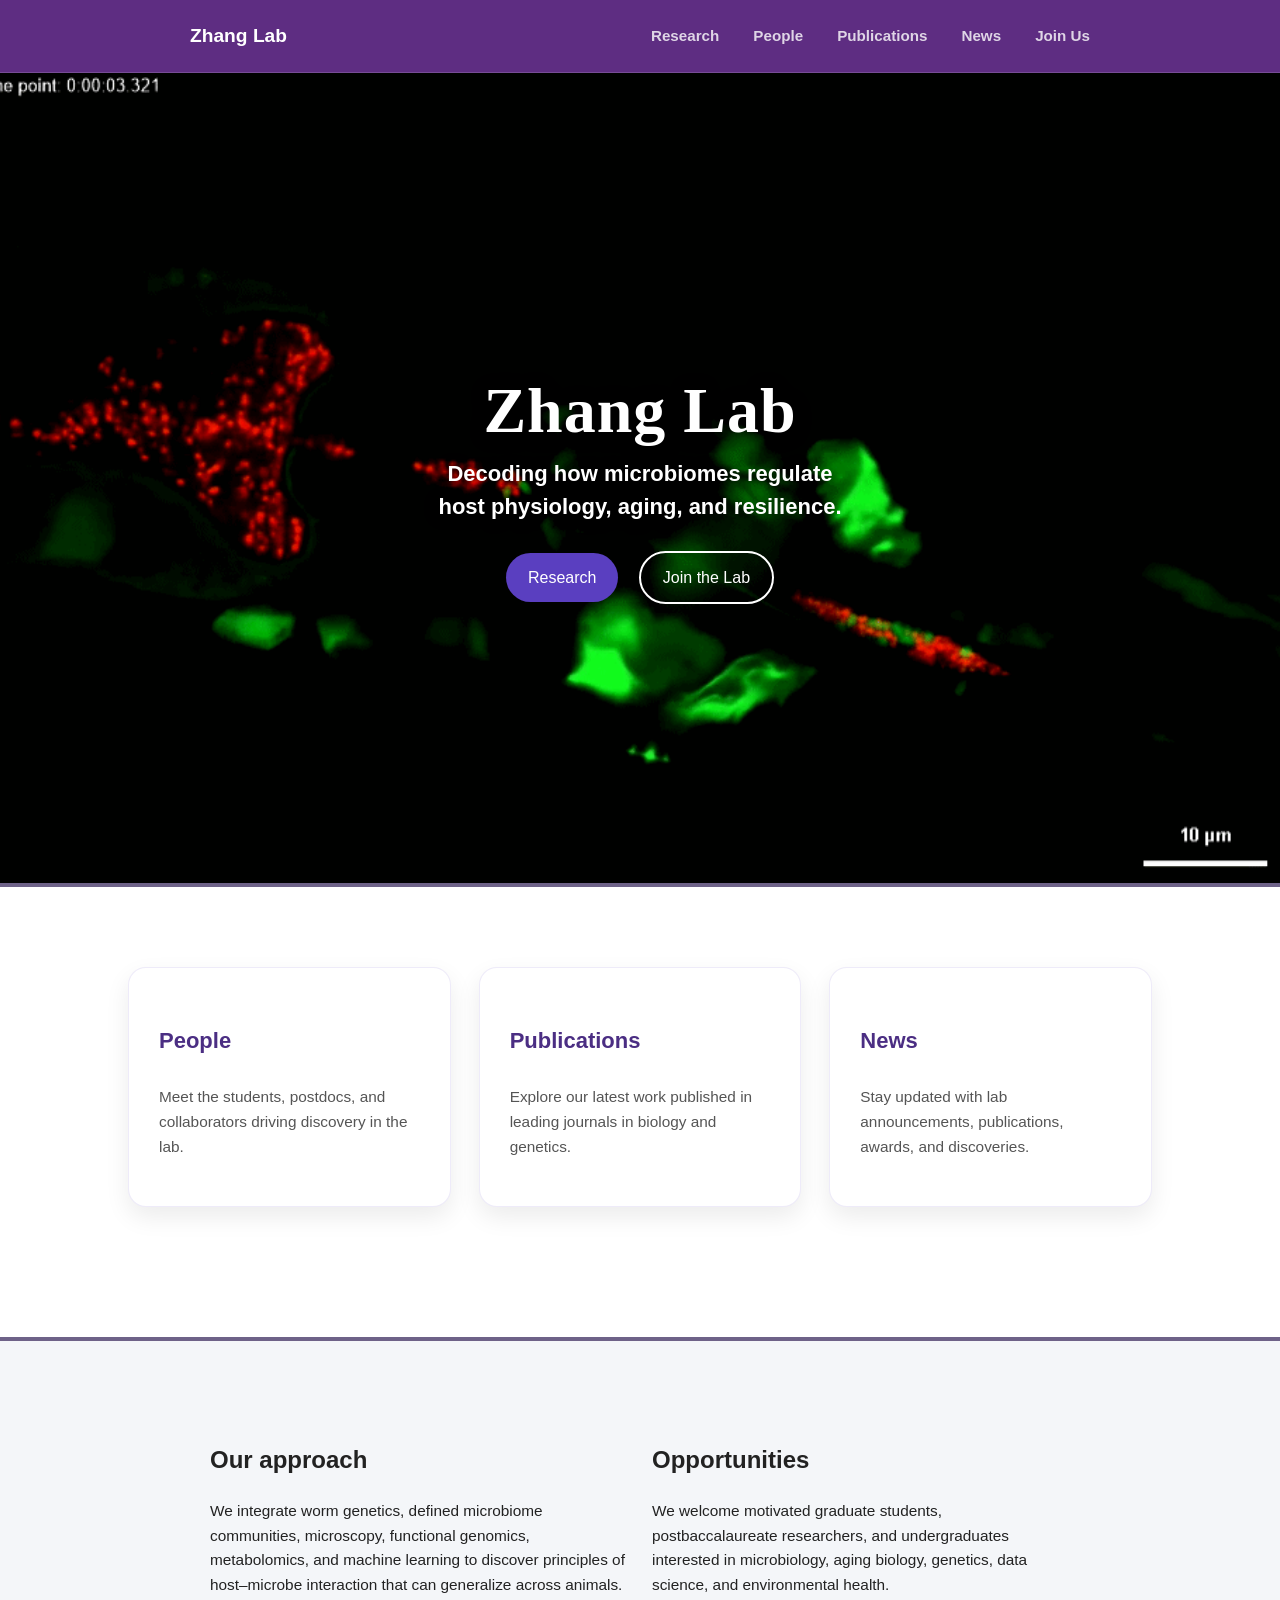
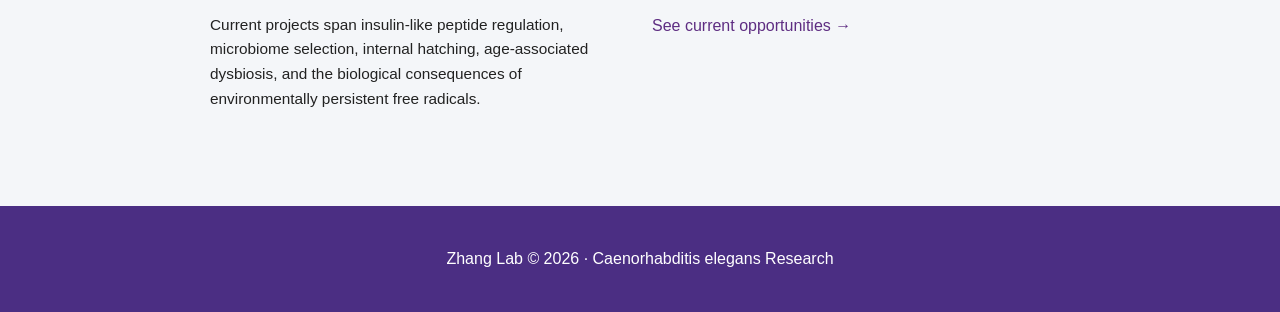
==== zhang-lab-site/index.html @ c3da041f "Update index.html" ====
<!DOCTYPE html>
<html lang="en">
<head>
  <meta charset="UTF-8" />
  <meta name="viewport" content="width=device-width, initial-scale=1.0" />
  <title>Zhang Lab | Host–Microbiome Interactions and Aging</title>
  <meta name="description" content="The Zhang Lab at LSU studies how microbiomes shape host physiology, aging, and stress resilience using C. elegans." />
  <link rel="stylesheet" href="styles.css" />
</head>
<body>
  <header class="site-header">
    <div class="container nav-wrap">
      <a class="brand" href="index.html">Zhang Lab</a>
      <button class="nav-toggle" aria-label="Toggle menu">☰</button>
      <nav class="site-nav">
        <a href="research.html">Research</a>
        <a href="people.html">People</a>
        <a href="publications.html">Publications</a>
        <a href="news.html">News</a>
        <a href="join.html">Join Us</a>
      </nav>
    </div>
  </header>
<style>
/* =====================
   GLOBAL STYLE
===================== */
body {
  margin: 0;
  font-family: "Inter", "Helvetica Neue", Arial, sans-serif;
  background: #ffffff;
  color: #1a1a1a;
}

/* =====================
   HERO SECTION
===================== */
.hero {
  height: 90vh;
  display: flex;
  align-items: center;
  justify-content: center;
  text-align: center;
  position: relative;
  overflow: hidden;
  color: white;
}

/* background image */
.hero {
  position: relative;
  overflow: hidden;
}
.hero-gif {
  position: absolute;
  inset: 0;
  width: 100%;
  height: 100%;
  object-fit: cover;
  z-index: 0;
}

.hero-content {
  position: relative;
  z-index: 1;
}

/* content box */
.hero-content {
  position: relative;
  max-width: 850px;
  padding: 30px;
}

/* TITLE */
.hero h1 {
  font-family: 'Source Serif 4', Georgia, serif;
  font-size: 64px;
  margin-bottom: 12px;
  color: #ffffff;
  font-weight: 600;
  letter-spacing: 1px;
  text-shadow: 0 2px 18px rgba(0, 0, 0, 0.35);
}

/* SUBTITLE (your sentence) */
.hero-subtitle {
  font-size: 22px;
  font-weight: 700;
  color: #ffffff;
  line-height: 1.5;
  margin-top: 0;
  margin-bottom: 28px;
  text-shadow: 0 2px 15px rgba(0, 0, 0, 0.35);
  max-width: 760px;
}

/* =====================
   BUTTONS
===================== */
.btn-group {
  margin-top: 10px;
}

.btn {
  display: inline-block;
  padding: 12px 22px;
  margin: 0 8px;
  border-radius: 30px;
  text-decoration: none;
  font-weight: 500;
}

.btn-primary {
  background: #5A3FC0;
  color: white;
}

.btn-primary:hover {
  background: #6b52d6;
}

.btn-outline {
  border: 2px solid white;
  color: white;
}

.btn-outline:hover {
  background: white;
  color: #4B2E83;
}

/* =====================
   SECTIONS
===================== */
.section {
  padding: 80px 10%;
}

/* =====================
   CARD GRID
===================== */
.cards {
  display: grid;
  grid-template-columns: repeat(3, 1fr);
  gap: 28px;
  align-items: stretch;
}

/* clickable card wrapper */
/* REMOVE ALL LINK UNDERLINES */
.card-link,
.card-link:link,
.card-link:visited,
.card-link:hover,
.card-link:active,
.card-link:focus {
  text-decoration: none !important;
  color: inherit !important;
  display: flex;
}

/* make sure card text never underlines */
.card-link h3,
.card-link p {
  text-decoration: none !important;
}

/* cards — equal height */
.card {
  background: white;
  border-radius: 18px;
  padding: 30px;
  box-shadow: 0 10px 25px rgba(0,0,0,0.08);
  border: 1px solid rgba(90, 63, 192, 0.10);

  width: 100%;
  min-height: 240px; /* SAME HEIGHT */

  display: flex;
  flex-direction: column;
  justify-content: center;

  transition:
    transform 0.3s ease,
    box-shadow 0.3s ease,
    border-color 0.3s ease;
}

/* hover animation */
.card:hover {
  transform: translateY(-8px);
  box-shadow: 0 18px 40px rgba(0,0,0,0.12);
  border-color: rgba(90, 63, 192, 0.25);
}

.card h3 {
  color: #4B2E83;
  font-size: 22px;
  margin-bottom: 12px;
}

.card p {
  color: #555;
  line-height: 1.6;
}
/* =====================
   NEWS
===================== */
.news {
  background: #f7f5ff;
  border-radius: 20px;
  padding: 40px;
}

.news-item {
  padding: 15px 0;
  border-bottom: 1px solid rgba(0,0,0,0.1);
}

.news-item:last-child {
  border-bottom: none;
}
.full-divider {
  width: 100%;
  height: 4px;
  background: #6e6288;
}
/* =====================
   FOOTER
===================== */
footer {
  text-align: center;
  padding: 40px;
  background: #4B2E83;
  color: white;
}
<style>
/* MOBILE ONLY */
@media screen and (max-width: 768px) {

  /* keep header clean */
  .nav-wrap {
    position: relative;
  }

  /* hamburger */
  .nav-toggle {
    display: block !important;
    font-size: 2rem;
    background: none;
    border: none;
    cursor: pointer;
    color: #5a0b92;
  }

  /* hide desktop nav */
  .site-nav {
    position: absolute;
    top: 100%;
    left: 0;
    right: 0;

    display: none !important;
    flex-direction: column;

    background: white;
    box-shadow: 0 8px 20px rgba(0,0,0,0.08);

    border-radius: 0 0 14px 14px;
    overflow: hidden;
    z-index: 999;
  }

  /* show menu */
  .site-nav.show {
    display: flex !important;
  }

  /* links */
  .site-nav a {
    color: #333 !important;
    text-decoration: none;
    text-align: center;

    padding: 18px;
    border-bottom: 1px solid #eee;

    background: white;
  }

  .site-nav a:hover {
    background: #f7f7f7;
  }
}
/* MOBILE ONLY */
@media screen and (max-width: 900px) {

  .split {
    display: flex !important;
    flex-direction: column !important;
    gap: 34px;
  }

  .split > div {
    width: 100% !important;
  }

  .section {
    padding: 50px 24px !important;
  }

}
  /* MOBILE FIX */
@media screen and (max-width: 900px) {

  .split {
    display: flex !important;
    flex-direction: column !important;
    gap: 28px;
  }

  .split > div {
    width: 100% !important;
  }

}
<style>
/* =====================
   RESPONSIVE
===================== */
@media (max-width: 900px) {

  .cards {
    display: grid !important;
    grid-template-columns: 1fr !important;
    gap: 20px;
  }

  .card-link {
    width: 100%;
    display: block !important;
  }

  .card {
    width: 100%;
    min-height: auto;
    box-sizing: border-box;
  }

  .hero h1 {
    font-size: 42px;
  }
}
</style>
</head>

 <body>

<div class="nav-overlay"></div>

<section class="hero">

    <!-- Background GIF -->
    <img src="vid.gif" alt="" class="hero-gif">

    <!-- Hero Text -->
    <div class="hero-content">
        <h1>Zhang Lab</h1>

        <h2 class="hero-subtitle">
            Decoding how microbiomes regulate<br>
            host physiology, aging, and resilience.
        </h2>

    <div class="btn-group">
      <a href="research.html" class="btn btn-primary">Research</a>
      <a href="join.html" class="btn btn-outline">Join the Lab</a>
    </div>
  </div>
</section>
<div class="full-divider"></div>
<!-- CARDS -->
<section class="section">
  <div class="cards">

    <!-- PEOPLE -->
    <a href="people.html" class="card-link">
      <div class="card">
        <h3>People</h3>
        <p>
          Meet the students, postdocs, and collaborators driving discovery in the lab.
        </p>
      </div>
    </a>

    <!-- PUBLICATIONS -->
    <a href="publications.html" class="card-link">
      <div class="card">
        <h3>Publications</h3>
        <p>
          Explore our latest work published in leading journals in biology and genetics.
        </p>
      </div>
    </a>

    <!-- NEWS -->
    <a href="news.html" class="card-link">
      <div class="card">
        <h3>News</h3>
        <p>
          Stay updated with lab announcements, publications, awards, and discoveries.
        </p>
      </div>
    </a>

  </div>
</section>
  <div class="full-divider"></div>
    <section class="section section-alt">
      <div class="container split">
        <div>
          <h2>Our approach</h2>
          <p>We integrate worm genetics, defined microbiome communities, microscopy, functional genomics, metabolomics, and machine learning to discover principles of host–microbe interaction that can generalize across animals.</p>
          <p>Current projects span insulin-like peptide regulation, microbiome selection, internal hatching, age-associated dysbiosis, and the biological consequences of environmentally persistent free radicals.</p>
        </div>
        <div>
          <h2>Opportunities</h2>
          <p>We welcome motivated graduate students, postbaccalaureate researchers, and undergraduates interested in microbiology, aging biology, genetics, data science, and environmental health.</p>
          <a class="text-link" href="join.html">See current opportunities →</a>
        </div>
      </div>
    </section>
  
<!-- FOOTER -->
<footer>
  Zhang Lab © 2026 · Caenorhabditis elegans Research
</footer>
  <script>
document.addEventListener("DOMContentLoaded", function () {

  const toggle =
    document.querySelector(".nav-toggle");

  const nav =
    document.querySelector(".site-nav");

  if (!toggle || !nav) return;

  toggle.onclick = function () {
    nav.classList.toggle("show");
  };

});
</script>
</body>
</html>
---- zhang-lab-site/styles.css ----
:root {
  --bg: #fafaf8;
  --surface: #ffffff;
  --ink: #1f2937;
  --muted: #5b6472;
  --line: #d9dde4;
--accent: #C084FC;
  --accent-soft: #f0ebf8;
  --max: 1120px;
  --radius: 18px;
  --shadow: 0 12px 30px rgba(31, 41, 55, 0.08);
}

* { box-sizing: border-box; }
html { scroll-behavior: smooth; }
body {
  margin: 0;
  font-family: -apple-system, BlinkMacSystemFont, "Segoe UI", Roboto, Helvetica, Arial, sans-serif;
  background: var(--bg);
  color: var(--ink);
  line-height: 1.65;
}

a { color: var(--accent); text-decoration: none; }
a:hover { text-decoration: underline; }

.container {
  width: min(100% - 2rem, var(--max));
  margin: 0 auto;
}

.narrow {
  width: min(100% - 2rem, 860px);
  margin: 0 auto;
}

.site-header {
  position: sticky;
  top: 0;
  z-index: 20;
  background: rgba(250, 250, 248, 0.95);
  backdrop-filter: blur(10px);
  border-bottom: 1px solid var(--line);
}

.nav-wrap {
  display: flex;
  align-items: center;
  justify-content: space-between;
  min-height: 72px;
  gap: 1rem;
}

.brand {
  font-weight: 800;
  font-size: 1.15rem;
  color: var(--ink);
}

.site-nav {
  display: flex;
  gap: 1rem;
  align-items: center;
  flex-wrap: wrap;
}

.site-nav a {
  color: var(--muted);
  font-weight: 600;
}

.site-nav a.active,
.site-nav a:hover {
  color: var(--accent);
  text-decoration: none;
}

.nav-toggle {
  display: none;
  background: var(--surface);
  border: 1px solid var(--line);
  border-radius: 12px;
  padding: 0.5rem 0.75rem;
  font-size: 1.1rem;
}

.hero {
  padding: 4.5rem 0 3rem;
  background: linear-gradient(180deg, #f4f1fa 0%, var(--bg) 100%);
}

.hero-grid, .split, .grid-3, .grid-2 {
  display: grid;
  gap: 1.5rem;
}

.hero-grid { grid-template-columns: 1.4fr 1fr; align-items: center; }
.split { grid-template-columns: 1fr 1fr; }
.grid-3 { grid-template-columns: repeat(3, 1fr); }
.grid-2 { grid-template-columns: repeat(2, 1fr); }

.hero h1 {
  font-size: clamp(2.2rem, 5vw, 4rem);
  line-height: 1.08;
  margin: 0 0 1rem;
}

.eyebrow, .meta {
  text-transform: uppercase;
  letter-spacing: 0.08em;
  font-size: 0.78rem;
  color: var(--muted);
  margin-bottom: 0.5rem;
}

.lead {
  font-size: 1.15rem;
  color: var(--muted);
}

.section {
  padding: 4rem 0;
}

.section-alt {
  background: #f4f6f9;
}

.card, .hero-card, .person-card {
  background: var(--surface);
  border: 1px solid var(--line);
  border-radius: var(--radius);
  box-shadow: var(--shadow);
  padding: 1.5rem;
}

.hero-card {
  background: linear-gradient(180deg, var(--surface), var(--accent-soft));
}

.stack {
  display: grid;
  gap: 1.25rem;
}

.button {
  display: inline-block;
  background: var(--accent);
  color: white;
  padding: 0.85rem 1.15rem;
  border-radius: 999px;
  font-weight: 700;
  text-decoration: none;
}

.button:hover { text-decoration: none; opacity: 0.95; }
.button-secondary {
  background: white;
  color: var(--accent);
  border: 1px solid var(--line);
}

.cta-row {
  display: flex;
  gap: 0.9rem;
  flex-wrap: wrap;
  margin-top: 1.5rem;
}

.pub-list {
  padding-left: 1.2rem;
}

.site-footer {
  border-top: 1px solid var(--line);
  background: #fff;
  margin-top: 3rem;
}

.footer-wrap {
  display: flex;
  justify-content: space-between;
  gap: 1rem;
  padding: 1.5rem 0;
  flex-wrap: wrap;
}

.footer-wrap a { margin-left: 1rem; }
/* MOBILE ONLY */
@media screen and (max-width: 768px) {

  /* show hamburger */
  .nav-toggle {
    display: block !important;
  }

  /* hide full desktop nav */
  .site-nav {
    display: none !important;
  }

  /* when menu opens */
  .site-nav.show {
    display: flex !important;
    flex-direction: column;
  }
}

/* DESKTOP ONLY */
@media screen and (min-width: 769px) {

  /* hide hamburger */
  .nav-toggle {
    display: none !important;
  }

  /* keep desktop nav */
  .site-nav {
    display: flex !important;
  }
}

/* Better spacing for Join page */
.card p {
  margin-bottom: 14px;
}

.card ul {
  margin-bottom: 18px;
}

.card h2 {
  margin-top: 10px;
  margin-bottom: 12px;
  font-size: 1.4rem;
}

/* Cleaner links */
.card a {
  font-weight: 500;
  text-decoration: none;
}

.card a:hover {
  text-decoration: underline;

}

/* Layout */
.container {
  max-width: 900px;
  margin: 0 auto;
  padding: 0 20px;
}

.narrow {
  max-width: 750px;
}

/* ===== Header ===== */
.site-header {
  border-bottom: 1px solid rgba(255,255,255,0.15);
  background: #5E2D82;
}

.nav-wrap {
  display: flex;
  justify-content: space-between;
  align-items: center;
  padding: 15px 0;
}

.brand {
  font-size: 1.2rem;
  font-weight: 600;
  text-decoration: none;
  color: #ffffff;
}

.site-nav a {
  margin-left: 18px;
  text-decoration: none;
  color: rgba(255,255,255,0.8);
  font-size: 0.95rem;
}

.site-nav a:hover {
  color: #ffffff;
}

.site-nav .active {
  font-weight: 600;
  color: #ffffff;
}

/* ===== Main Content Area ===== */
.section {
  padding: 50px 0;
}

/* White content background */
.stack {
  background: #ffffff;
  padding: 50px;
  border-radius: 18px;
}

/* ===== Headings ===== */
h1 {
  font-size: 2rem;
  font-weight: 600;
  margin-bottom: 30px;
  color: #111;
}

h2 {
  color: #222;
}

/* ===== Cards ===== */
.card {
  margin-bottom: 50px;
}

/* ===== Year ===== */
.meta {
  font-size: 2rem;
  font-weight: 700;
  margin-bottom: 10px;
  border-bottom: 2px solid #e5e5e5;
  padding-bottom: 5px;
  color: #5E2D82;
}

/* ===== Month ===== */
.month {
  font-size: 1rem;
  font-weight: 600;
  color: #666;
  margin-top: 25px;
  margin-bottom: 8px;
}

/* ===== Text ===== */
p,
li {
  color: #222;
  font-size: 0.96rem;
}

/* ===== Lists ===== */
ul {
  padding-left: 18px;
  margin-top: 0;
}

/* ===== Links ===== */
a {
  color: #5E2D82;
}

a:hover {
  text-decoration: underline;
}

/* ===== Footer ===== */
.site-footer {
  border-top: 1px solid rgba(255,255,255,0.15);
  margin-top: 60px;
  padding: 20px 0;
  font-size: 0.9rem;
  color: rgba(255,255,255,0.8);
}

.site-footer a {
  color: rgba(255,255,255,0.9);
}
/* ===== News Page White Content Area ===== */
.news-page .stack {
  background-color: white;
  border-radius: 18px;
  padding: 50px;
  margin-top: 40px;
  margin-bottom: 40px;
  box-shadow: 0 8px 30px rgba(0,0,0,0.08);
}

/* Dark text inside news section */
.news-page h1,
.news-page h2,
.news-page p,
.news-page li {
  color: #222;
}

/* Purple year headings */
.news-page .meta {
  color: #5E2D82;
  border-bottom: 2px solid #e5e5e5;
}

/* Smaller month headings */
.news-page .month {
  color: #666;
}
body {
  font-family: -apple-system, BlinkMacSystemFont, "Segoe UI", Roboto, Arial, sans-serif;
  line-height: 1.6;
  color: #222;
  background-color: #ffffff;
  margin: 0;
}
.hero-image {
  width: 100%;
  max-width: 700px;
  height: 400px;
  object-fit: cover;
  border-radius: 16px;
  margin: 25px 0;
}
/* ===== Transparent Hero Banner ===== */
.join-hero {
  height: 320px;
  background-image: linear-gradient(
      rgba(94, 45, 130, 0.45),
      rgba(94, 45, 130, 0.45)
    ),
    url("images/ZF.jpg");
  background-size: cover;
  background-position: center;
  border-radius: 18px;
  margin-bottom: 50px;

  display: flex;
  align-items: center;
  justify-content: center;
  text-align: center;
}

/* Hero text */
.join-overlay {
  color: white;
  max-width: 700px;
  padding: 20px;
}

.join-overlay h1 {
  font-size: 3rem;
  margin-bottom: 12px;
  color: white;
}

.join-overlay p {
  font-size: 1.1rem;
  color: rgba(255,255,255,0.92);
}

/* ===== Side-by-side cards ===== */
.join-grid {
  display: grid;
  grid-template-columns: 1fr 1fr;
  gap: 30px;
  margin-bottom: 30px;
}

/* ===== Card Styling ===== */
.card {
  background: white;
  border: 1px solid #e7e7e7;
  border-radius: 18px;
  padding: 35px;
  box-shadow: 0 4px 18px rgba(0,0,0,0.05);
}

/* Purple top accent */
.card {
  border-top: 5px solid #5E2D82;
/* Undergrad full width */
.undergrad-card {
  width: 100%;
}

/* Mobile responsive */
@media (max-width: 900px) {
  .join-grid {
    grid-template-columns: 1fr;
  }

  .join-hero h1 {
    font-size: 2.2rem;
  }
  /* ONLY applies on homepage */
.home .site-header {
  position: fixed;
  top: 0;
  left: 0;
  width: 100%;
  background: #ffffff;
  display: flex;
  justify-content: space-between;
  align-items: center;
  padding: 18px 10%;
  box-shadow: 0 2px 10px rgba(0,0,0,0.08);
  z-index: 1000;
}
.site-footer {
  width: 100%;
  text-align: center;

  padding: 8px 0;              /* small, consistent height */
  
  border-top: 1px solid rgba(90, 11, 146, 0.2);

  font-family: Arial, sans-serif;
  font-size: 0.95rem;
  color: #555;

  background: #f8f8f8;

  display: flex;
  justify-content: center;     /* horizontal center */
  align-items: center;         /* vertical center */

  line-height: 1;
}


@media (max-width: 768px) {

  .sidebar {
    background: #f8f8f8 !important;  /* forces your intended color */
    border-right: none;
    border-bottom: 1px solid #eee;

    width: 100%;
    box-sizing: border-box;
  }
  .faculty-contact {
    margin-top: 20px;
    font-size: 0.95rem;
    line-height: 1.6;
}

.faculty-contact p {
    margin: 0 0 12px;
}

.faculty-contact strong {
    color: #461D7C;
}

.faculty-contact a {
    color: #461D7C;
    text-decoration: none;
}

.faculty-contact a:hover {
    text-decoration: underline;
}
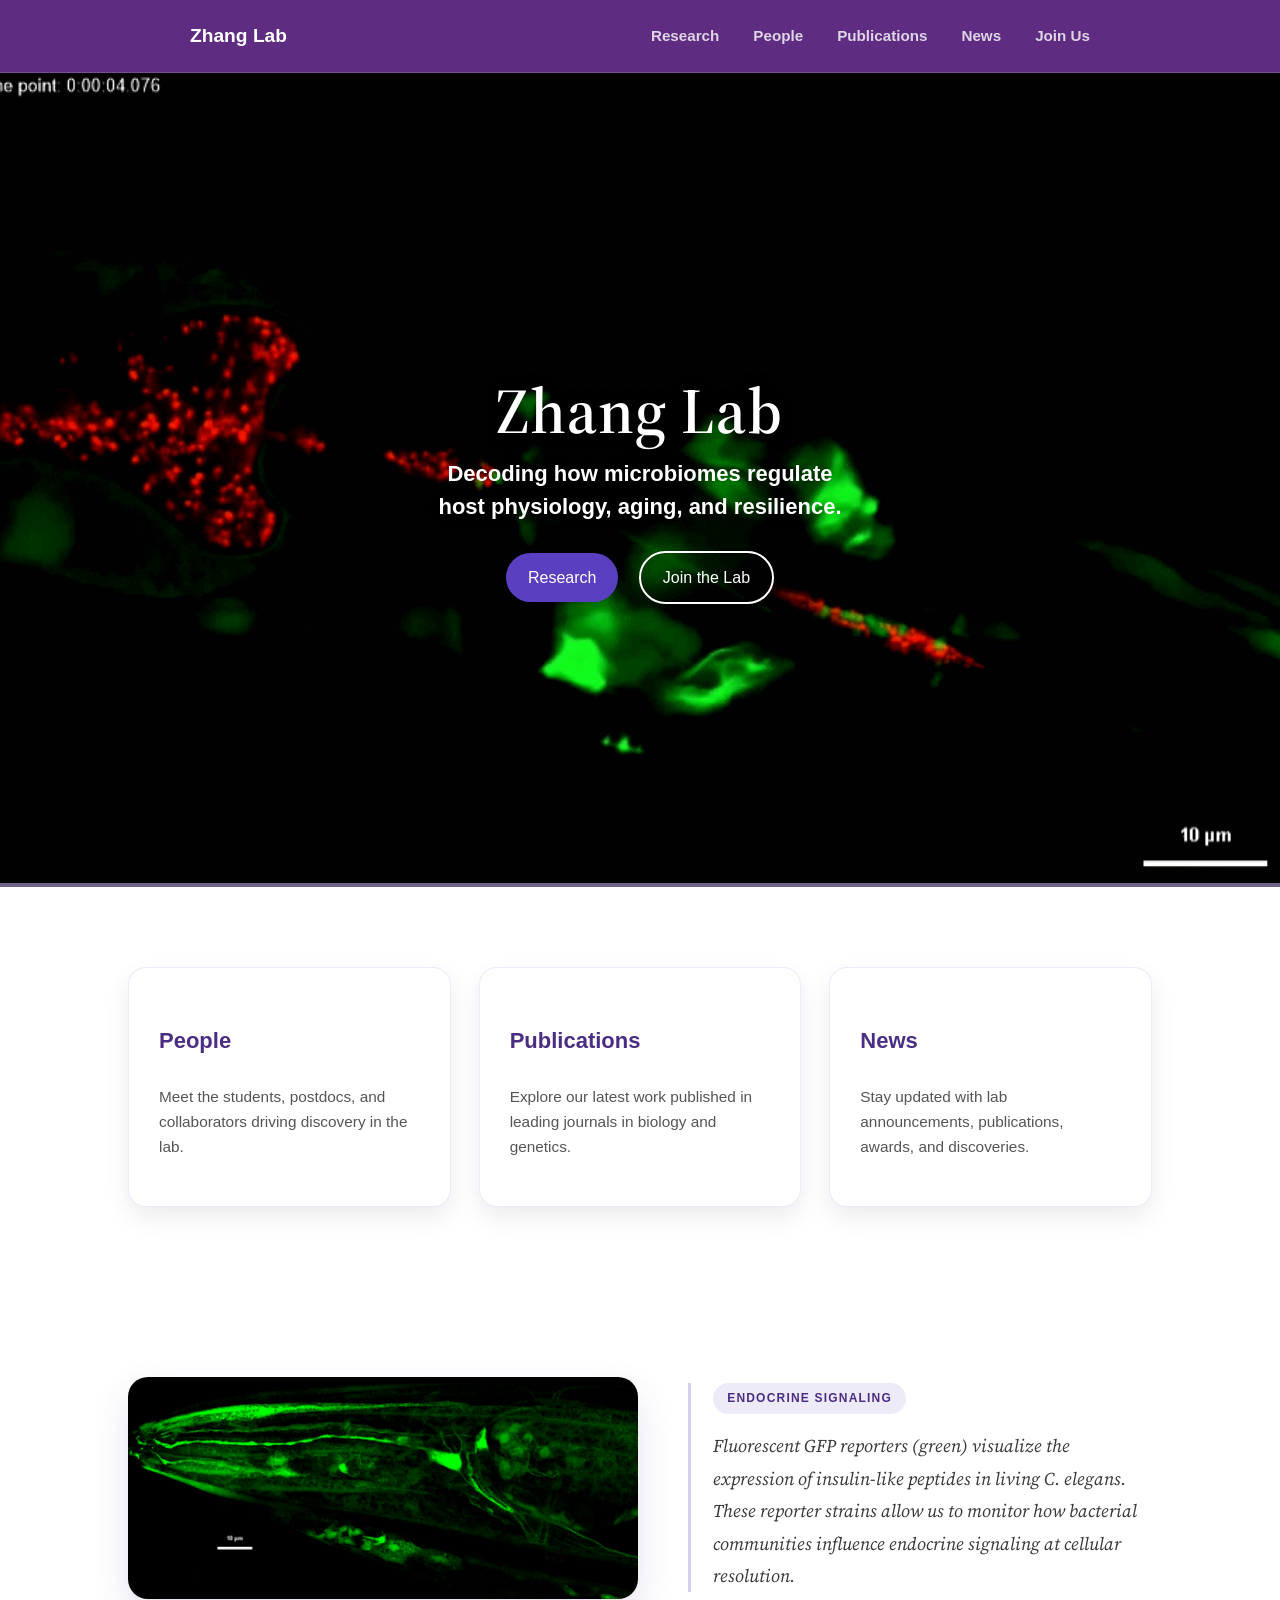
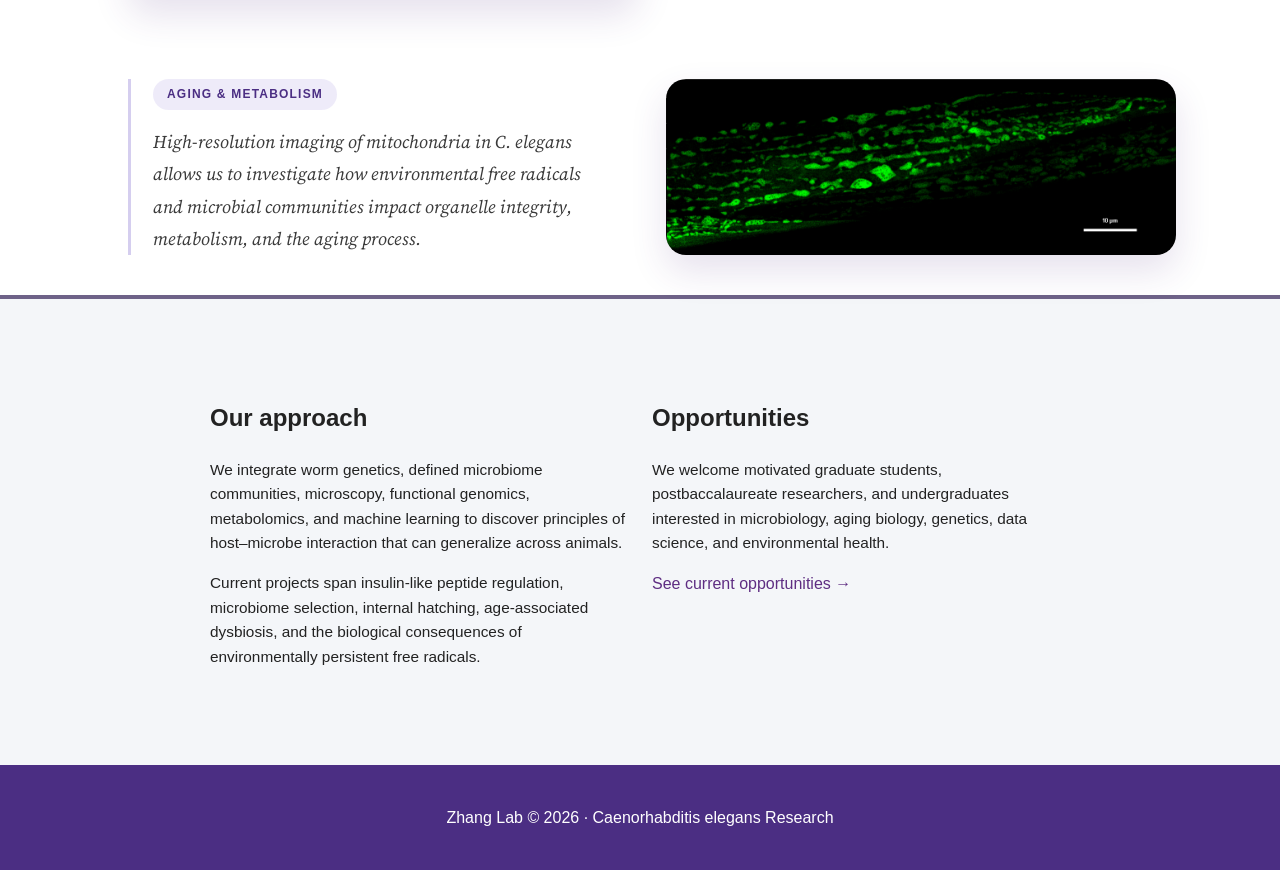
==== commit 5db27b4b: "Update index.html" ====
--- a/zhang-lab-site/index.html
+++ b/zhang-lab-site/index.html
@@ -5,6 +5,9 @@
   <meta name="viewport" content="width=device-width, initial-scale=1.0" />
   <title>Zhang Lab | Host–Microbiome Interactions and Aging</title>
   <meta name="description" content="The Zhang Lab at LSU studies how microbiomes shape host physiology, aging, and stress resilience using C. elegans." />
+  <link rel="preconnect" href="https://fonts.googleapis.com">
+  <link rel="preconnect" href="https://fonts.gstatic.com" crossorigin>
+  <link href="https://fonts.googleapis.com/css2?family=Source+Serif+4:opsz,wght@8..60,400;8..60,600;8..60,700&display=swap" rel="stylesheet">
   <link rel="stylesheet" href="styles.css" />
 </head>
 <body>
@@ -204,6 +207,128 @@
   color: #555;
   line-height: 1.6;
 }
+
+/* =====================
+   FIGURE SECTIONS (microscopy images)
+===================== */
+.figure-section {
+  padding: 40px 10%;
+}
+
+.figure-grid {
+  max-width: 1100px;
+  margin: 0 auto;
+  display: grid;
+  grid-template-columns: 1.1fr 1fr;
+  gap: 50px;
+  align-items: center;
+}
+
+.figure-section.figure-reverse .figure-grid {
+  grid-template-columns: 1fr 1.1fr;
+}
+
+.figure-section.figure-reverse .figure-img-wrap {
+  order: 2;
+}
+
+.figure-img-wrap {
+  border-radius: 20px;
+  overflow: hidden;
+  box-shadow: 0 16px 36px rgba(75, 46, 131, 0.14);
+  transition: transform 0.5s ease, box-shadow 0.5s ease;
+}
+
+.figure-img-wrap:hover {
+  transform: rotate(-1deg) scale(1.015);
+  box-shadow: 0 22px 46px rgba(75, 46, 131, 0.22);
+}
+
+.figure-img-wrap img {
+  width: 100%;
+  display: block;
+  transition: transform 0.6s ease;
+}
+
+.figure-img-wrap:hover img {
+  transform: scale(1.06);
+}
+
+.figure-tag {
+  display: inline-block;
+  font-size: 0.75rem;
+  font-weight: 700;
+  letter-spacing: 0.1em;
+  text-transform: uppercase;
+  color: #4B2E83;
+  background: rgba(90, 63, 192, 0.10);
+  padding: 6px 14px;
+  border-radius: 999px;
+  margin-bottom: 16px;
+}
+
+.figure-text {
+  position: relative;
+  padding-left: 22px;
+  border-left: 3px solid rgba(90, 63, 192, 0.25);
+}
+
+.figure-caption {
+  font-family: 'Source Serif 4', Georgia, serif;
+  font-size: 18px;
+  font-style: italic;
+  line-height: 1.8;
+  color: #3a3a3a;
+  margin: 0;
+}
+
+/* scroll-reveal animation */
+.reveal {
+  opacity: 0;
+  transition: opacity 0.8s ease, transform 0.8s ease;
+}
+
+.figure-img-wrap.reveal {
+  transform: translateX(-24px);
+}
+
+.figure-section.figure-reverse .figure-img-wrap.reveal {
+  transform: translateX(24px);
+}
+
+.figure-text.reveal {
+  transform: translateY(20px);
+  transition-delay: 0.15s;
+}
+
+.reveal.is-visible {
+  opacity: 1;
+  transform: translate(0, 0);
+}
+
+@media (prefers-reduced-motion: reduce) {
+  .reveal {
+    opacity: 1;
+    transform: none;
+    transition: none;
+  }
+  .figure-img-wrap:hover,
+  .figure-img-wrap:hover img {
+    transform: none;
+  }
+}
+
+@media (max-width: 900px) {
+  .figure-grid,
+  .figure-section.figure-reverse .figure-grid {
+    grid-template-columns: 1fr;
+    gap: 24px;
+  }
+  .figure-section.figure-reverse .figure-img-wrap {
+    order: 0;
+  }
+}
+
 /* =====================
    NEWS
 ===================== */
@@ -235,6 +360,7 @@
   background: #4B2E83;
   color: white;
 }
+</style>
 <style>
 /* MOBILE ONLY */
 @media screen and (max-width: 768px) {
@@ -325,6 +451,7 @@
   }
 
 }
+</style>
 <style>
 /* =====================
    RESPONSIVE
@@ -350,6 +477,10 @@
 
   .hero h1 {
     font-size: 42px;
+  }
+
+  .figure-section {
+    padding: 20px 24px 50px;
   }
 }
 </style>
@@ -416,6 +547,37 @@
 
   </div>
 </section>
+
+<!-- FIGURE: GFP reporters -->
+<section class="figure-section">
+  <div class="figure-grid">
+    <div class="figure-img-wrap reveal">
+      <img src="crop.png" alt="Fluorescent GFP reporters visualizing insulin-like peptide expression in C. elegans">
+    </div>
+    <div class="figure-text reveal">
+      <span class="figure-tag">Endocrine Signaling</span>
+      <p class="figure-caption">
+        Fluorescent GFP reporters (green) visualize the expression of insulin-like peptides in living C. elegans. These reporter strains allow us to monitor how bacterial communities influence endocrine signaling at cellular resolution.
+      </p>
+    </div>
+  </div>
+</section>
+
+<!-- FIGURE: Mitochondria imaging -->
+<section class="figure-section figure-reverse">
+  <div class="figure-grid">
+    <div class="figure-img-wrap reveal">
+      <img src="mito.png" alt="High-resolution imaging of mitochondria in C. elegans">
+    </div>
+    <div class="figure-text reveal">
+      <span class="figure-tag">Aging &amp; Metabolism</span>
+      <p class="figure-caption">
+        High-resolution imaging of mitochondria in C. elegans allows us to investigate how environmental free radicals and microbial communities impact organelle integrity, metabolism, and the aging process.
+      </p>
+    </div>
+  </div>
+</section>
+
   <div class="full-divider"></div>
     <section class="section section-alt">
       <div class="container split">
@@ -452,6 +614,25 @@
   };
 
 });
+
+document.addEventListener("DOMContentLoaded", function () {
+  const reveals = document.querySelectorAll(".reveal");
+  if (!("IntersectionObserver" in window) || reveals.length === 0) {
+    reveals.forEach((el) => el.classList.add("is-visible"));
+    return;
+  }
+
+  const observer = new IntersectionObserver((entries) => {
+    entries.forEach((entry) => {
+      if (entry.isIntersecting) {
+        entry.target.classList.add("is-visible");
+        observer.unobserve(entry.target);
+      }
+    });
+  }, { threshold: 0.2 });
+
+  reveals.forEach((el) => observer.observe(el));
+});
 </script>
 </body>
 </html>
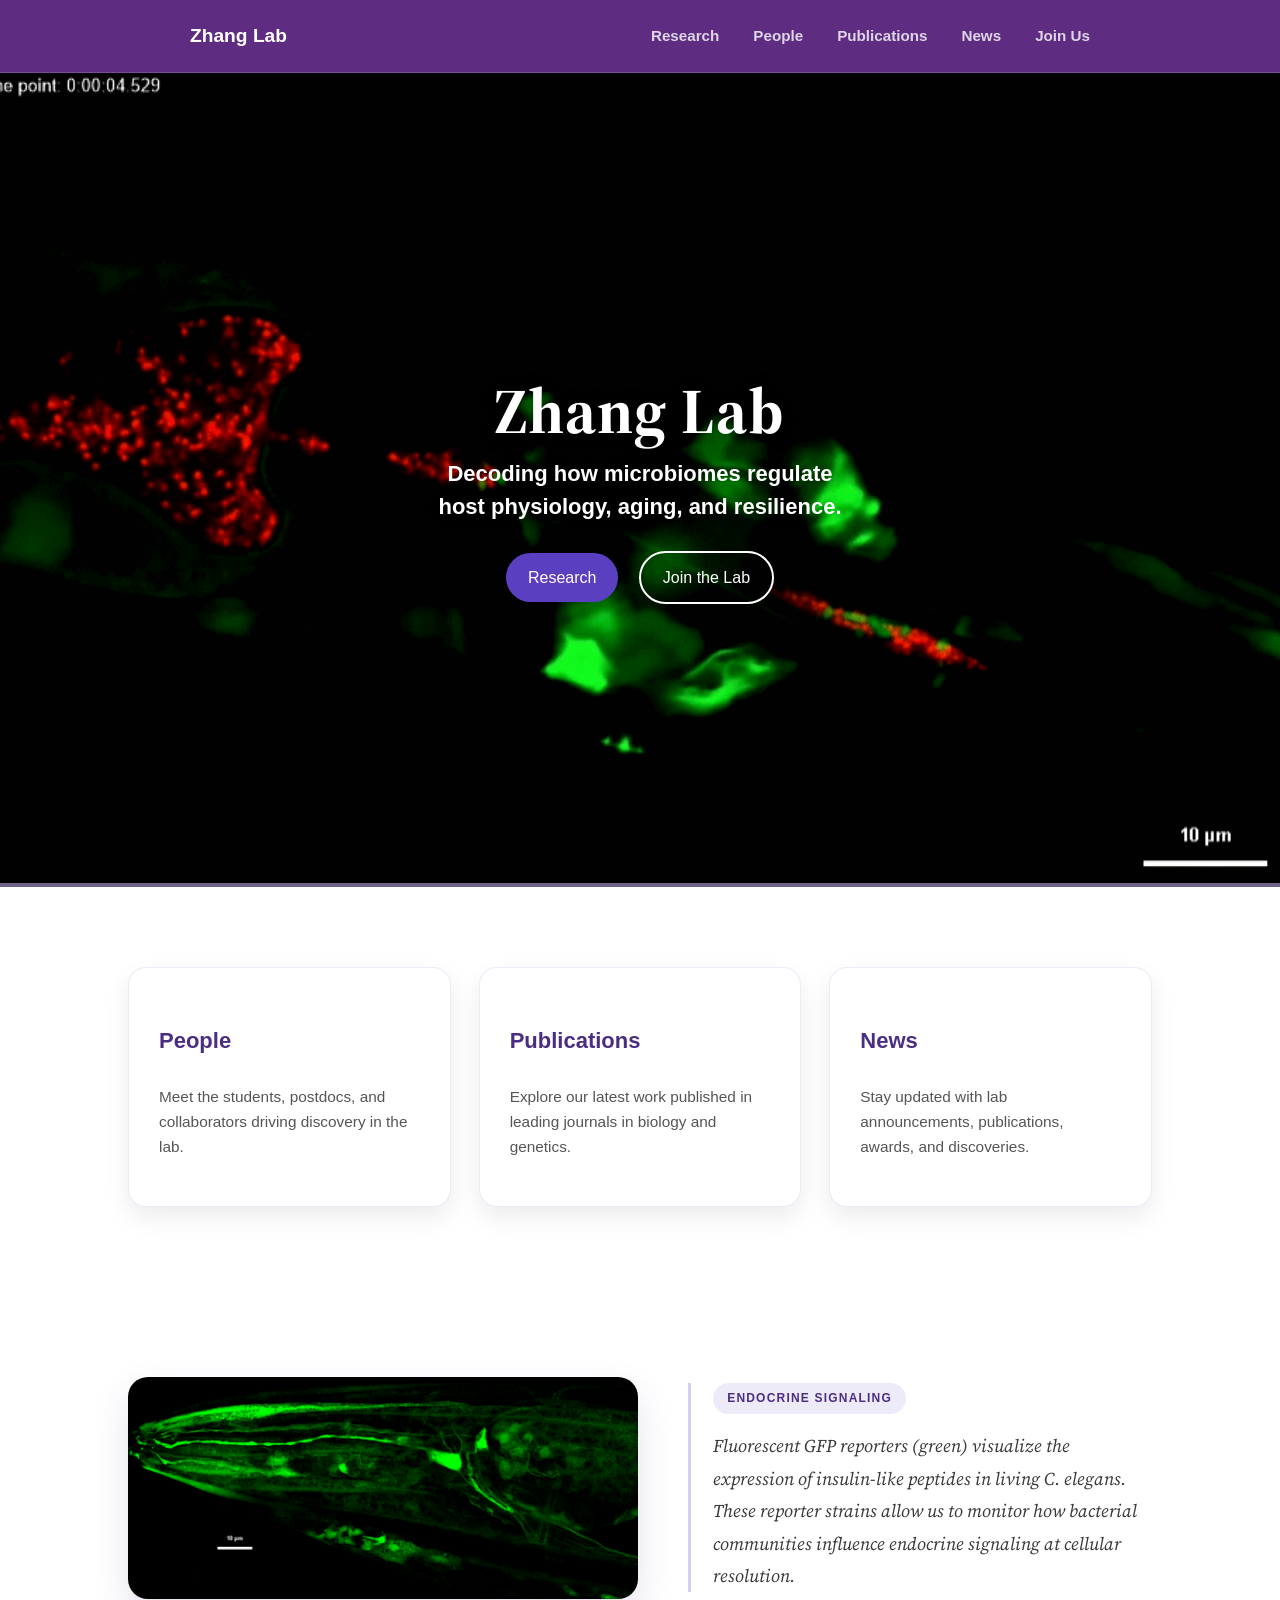
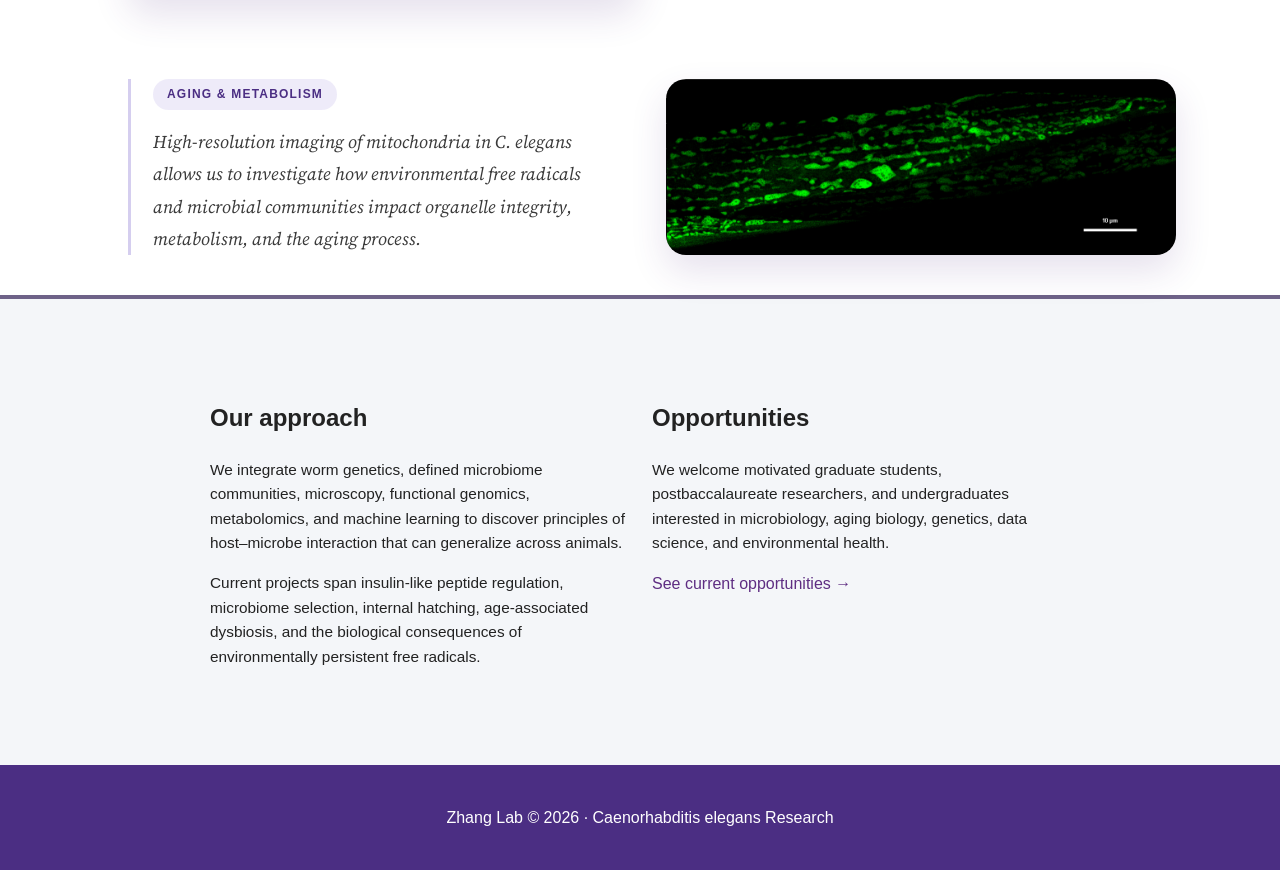
==== commit 06849f07: "Update index.html" ====
--- a/zhang-lab-site/index.html
+++ b/zhang-lab-site/index.html
@@ -81,7 +81,7 @@
   font-size: 64px;
   margin-bottom: 12px;
   color: #ffffff;
-  font-weight: 600;
+  font-weight: 700;
   letter-spacing: 1px;
   text-shadow: 0 2px 18px rgba(0, 0, 0, 0.35);
 }
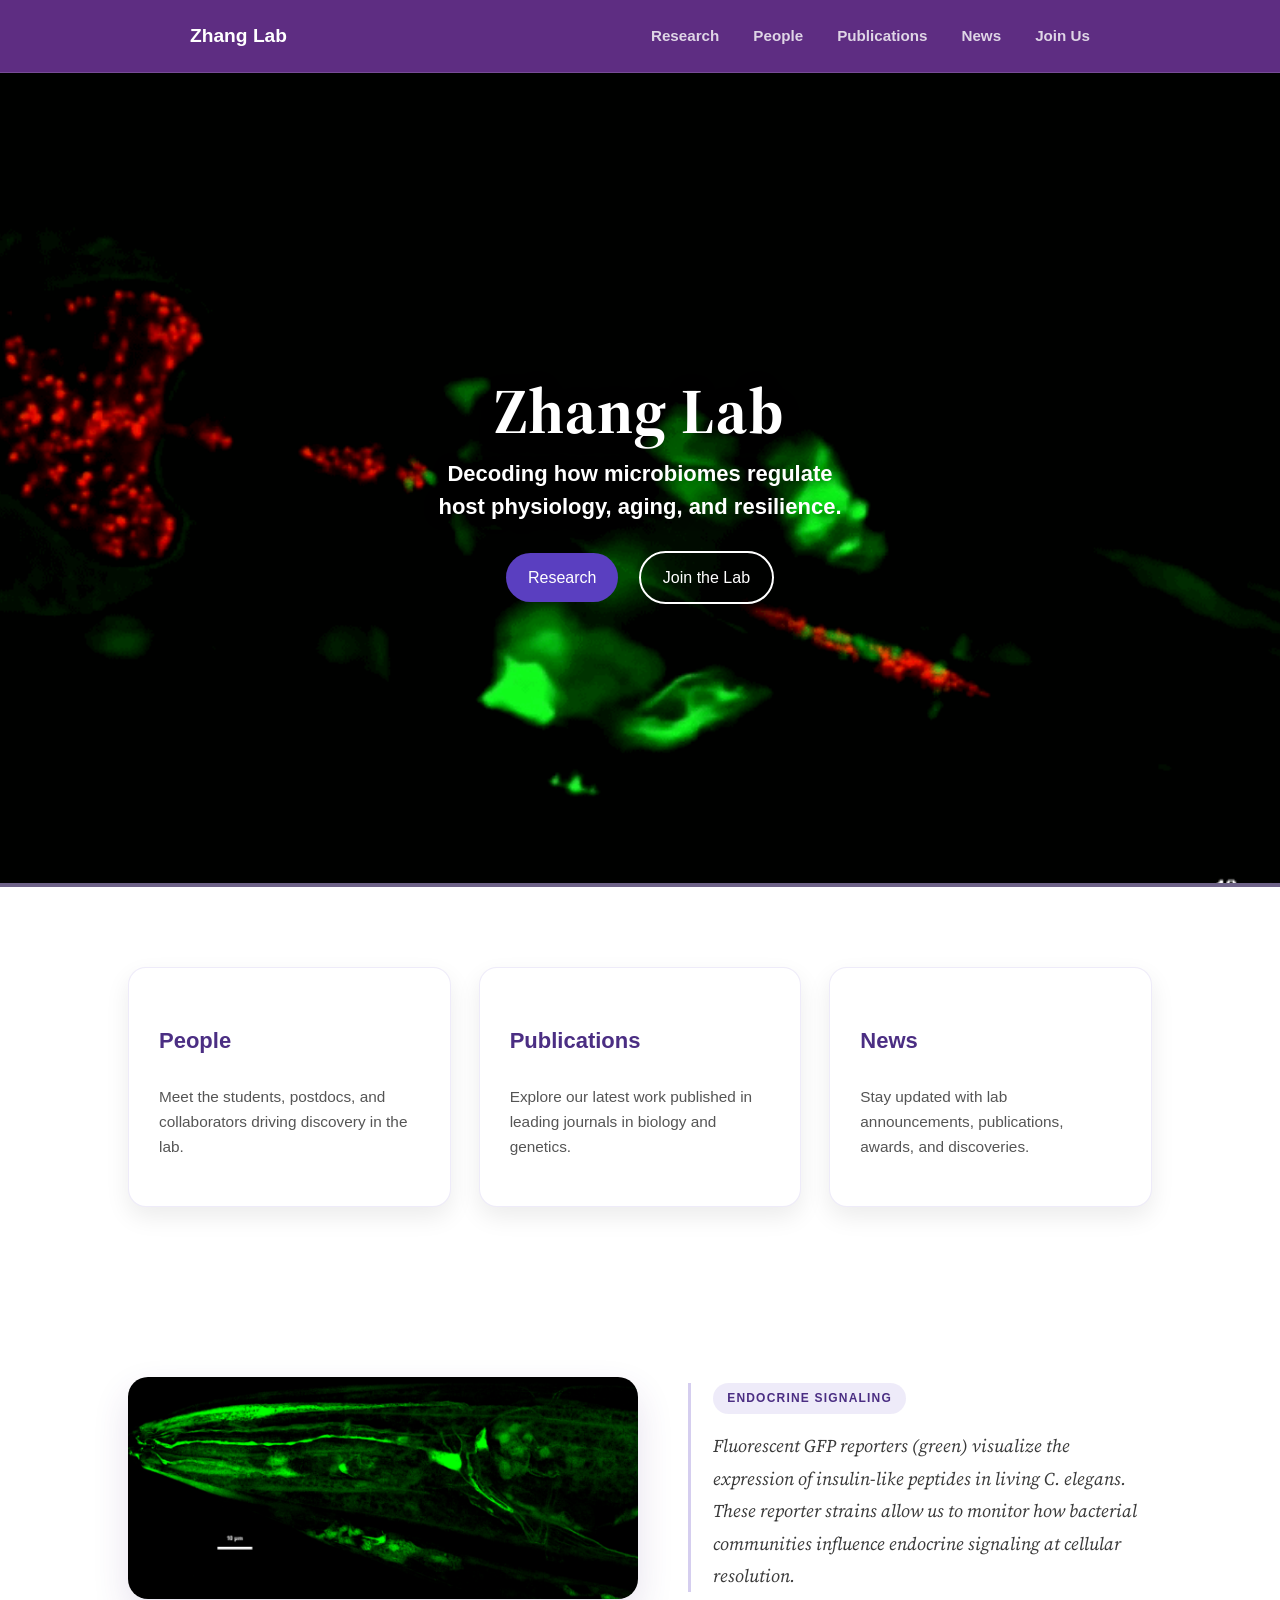
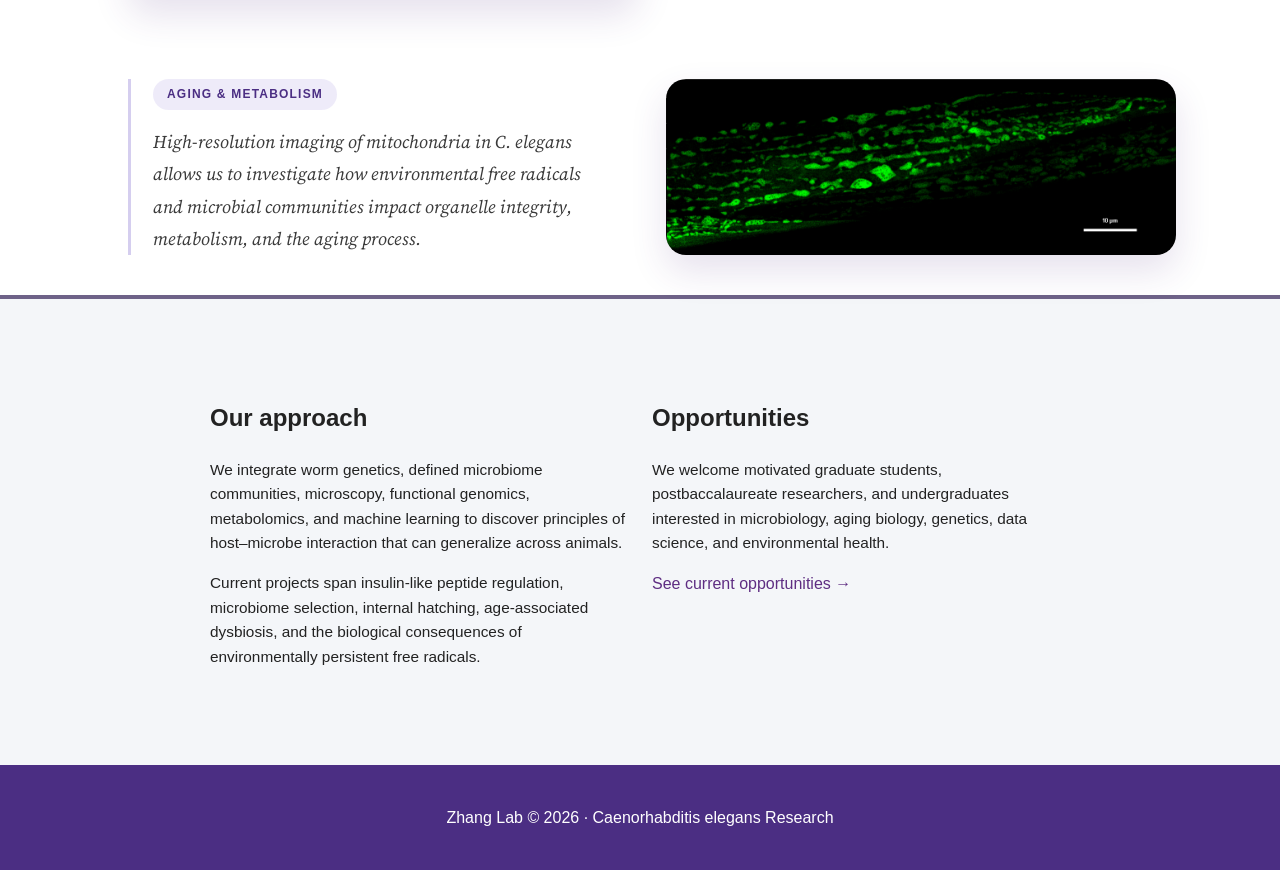
==== commit f92ffff8: "Update index.html" ====
--- a/zhang-lab-site/index.html
+++ b/zhang-lab-site/index.html
@@ -60,6 +60,8 @@
   width: 100%;
   height: 100%;
   object-fit: cover;
+  object-position: 75% 75%;
+  transform: scale(1.15);
   z-index: 0;
 }
 
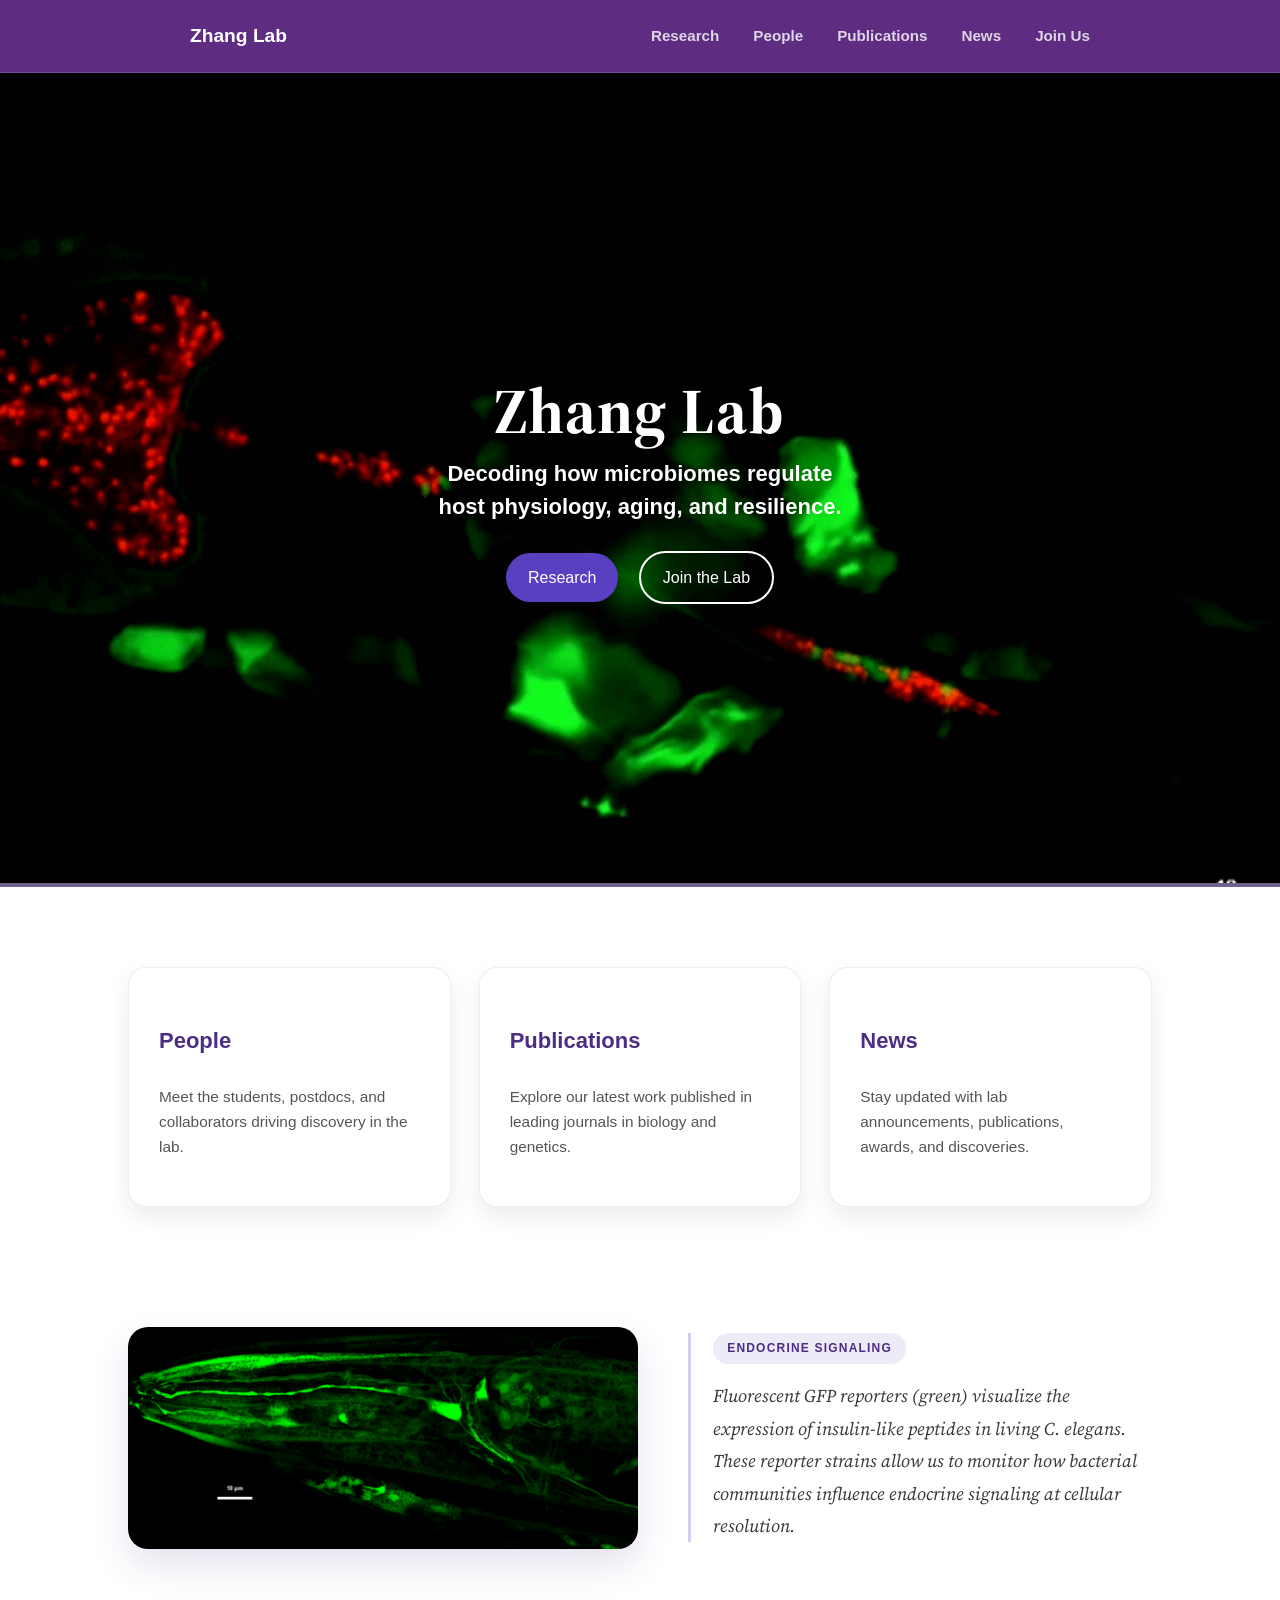
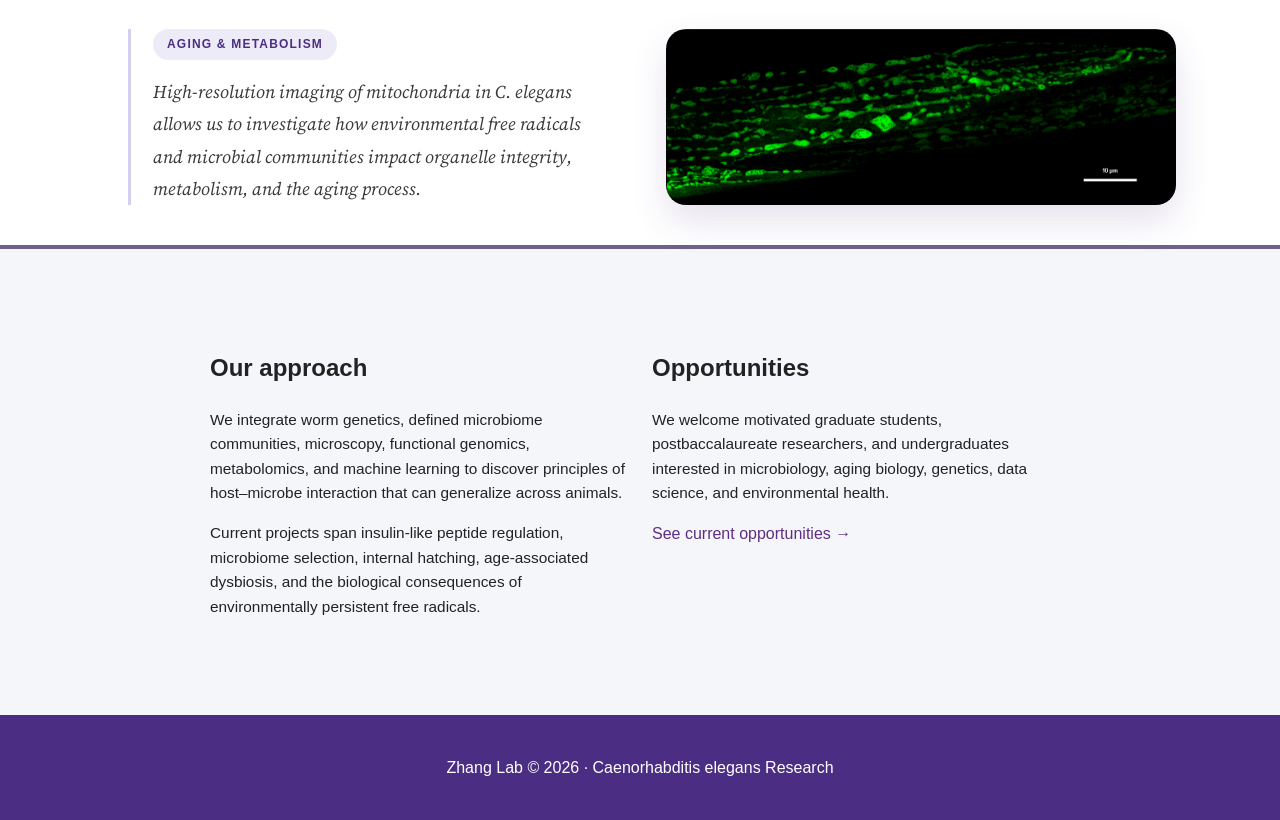
==== commit a4cd3050: "Update index.html" ====
--- a/zhang-lab-site/index.html
+++ b/zhang-lab-site/index.html
@@ -217,6 +217,14 @@
   padding: 40px 10%;
 }
 
+.figure-section:first-of-type {
+  padding-top: 0;
+}
+
+.cards-section {
+  padding-bottom: 30px;
+}
+
 .figure-grid {
   max-width: 1100px;
   margin: 0 auto;
@@ -514,7 +522,7 @@
 </section>
 <div class="full-divider"></div>
 <!-- CARDS -->
-<section class="section">
+<section class="section cards-section">
   <div class="cards">
 
     <!-- PEOPLE -->
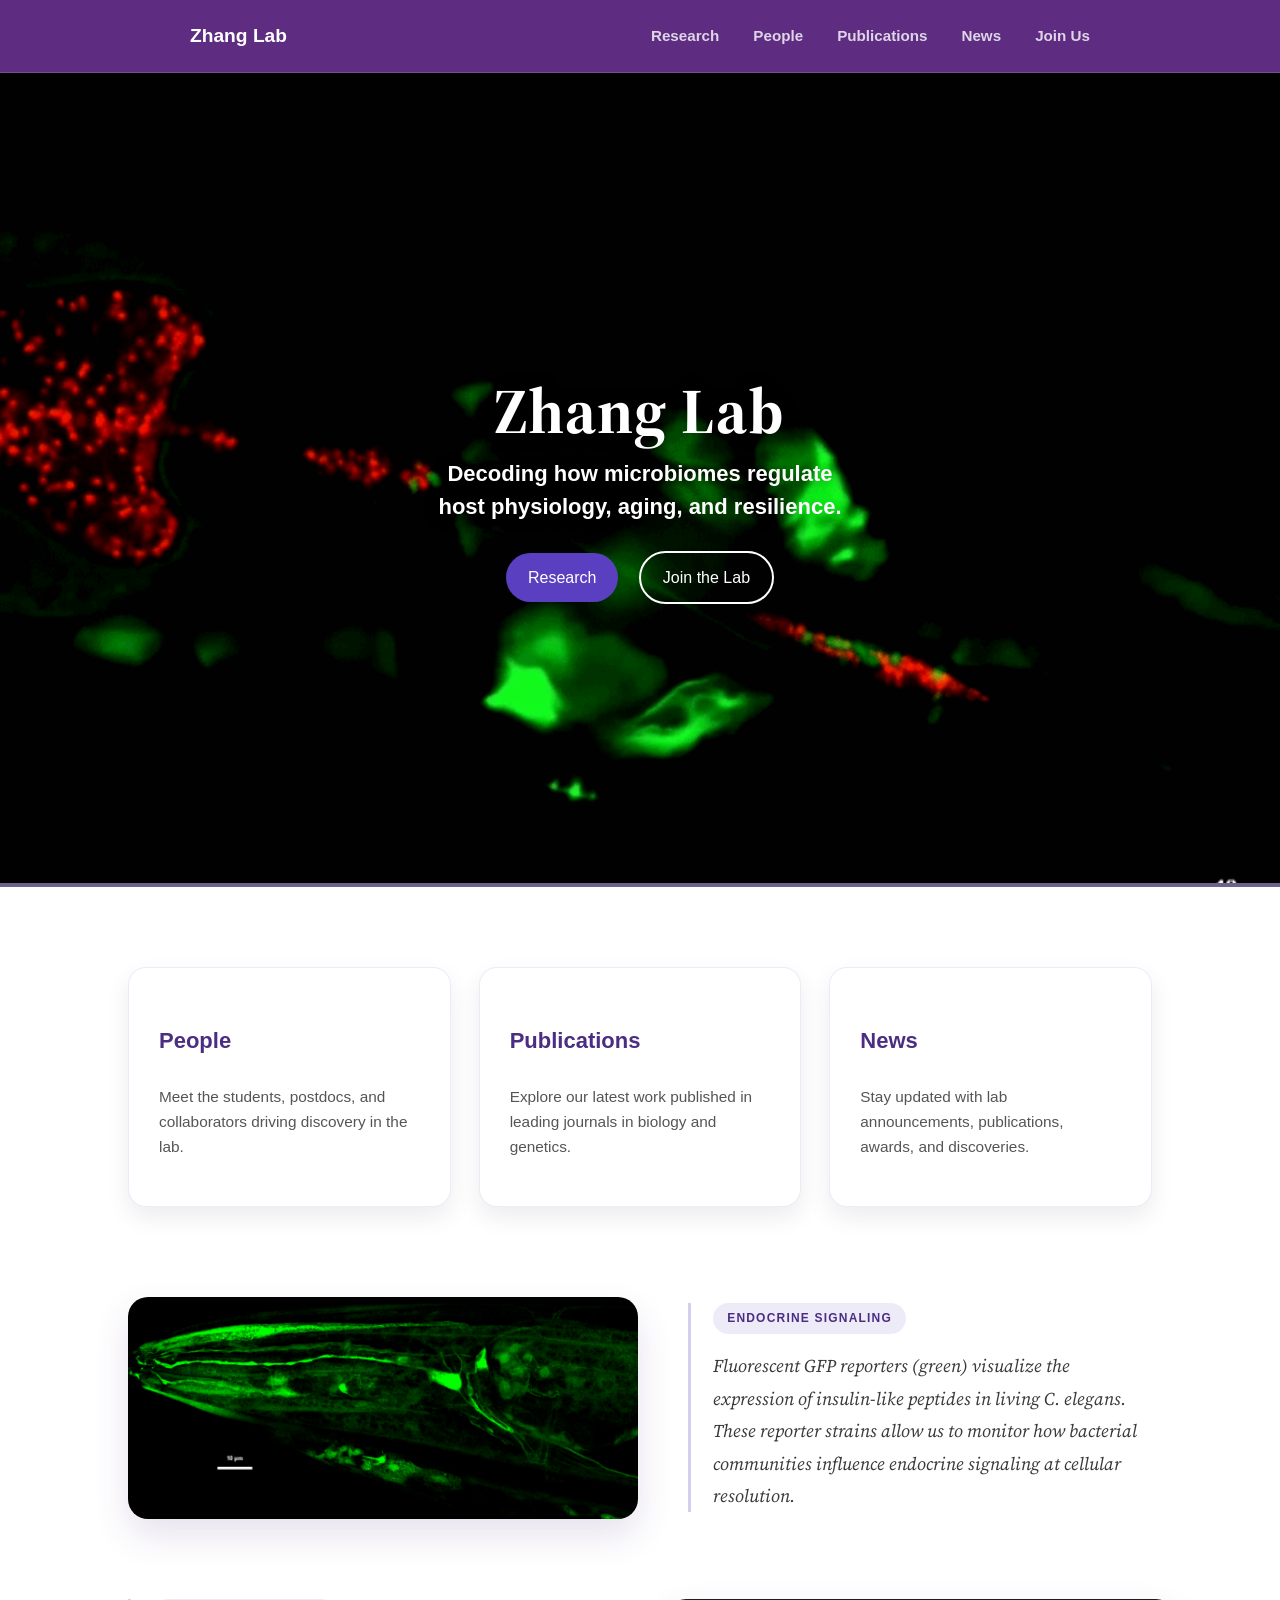
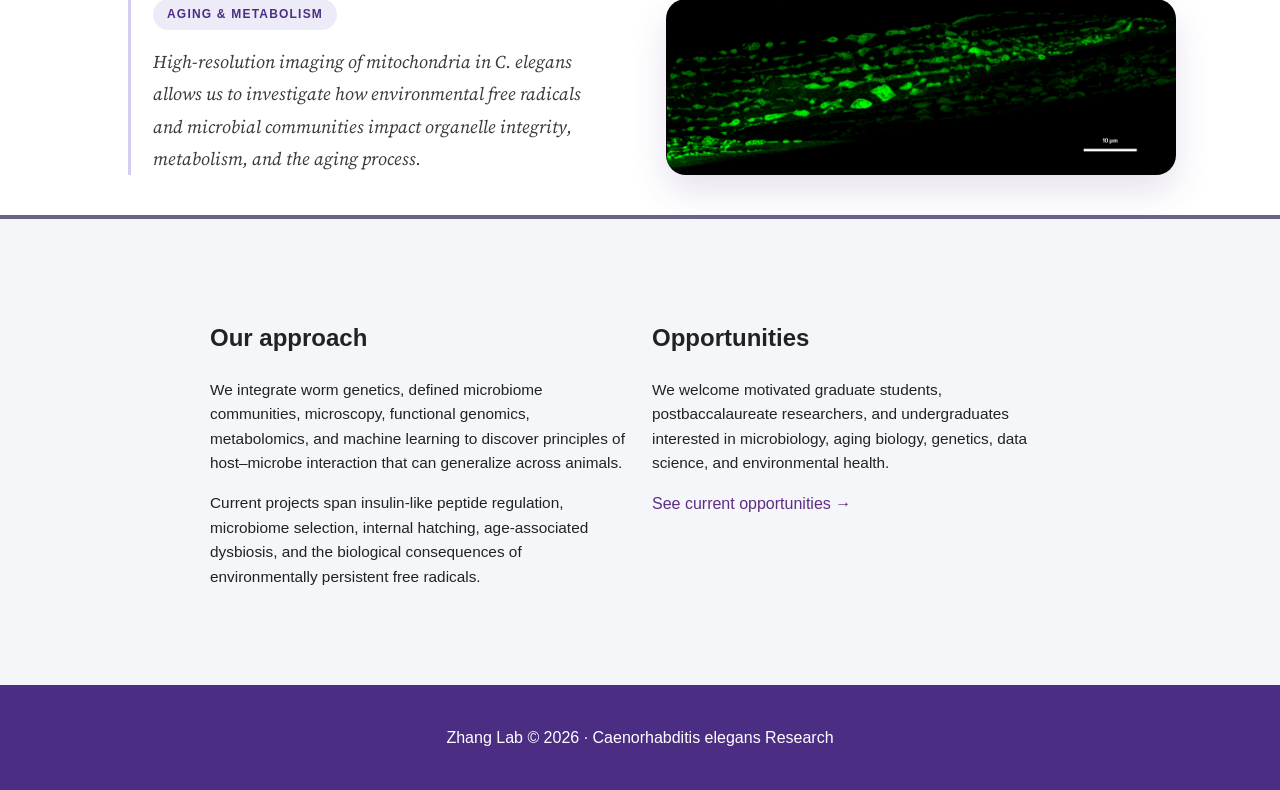
==== commit 028b98d1: "Update index.html" ====
--- a/zhang-lab-site/index.html
+++ b/zhang-lab-site/index.html
@@ -222,7 +222,7 @@
 }
 
 .cards-section {
-  padding-bottom: 30px;
+  padding-bottom: 0px;
 }
 
 .figure-grid {
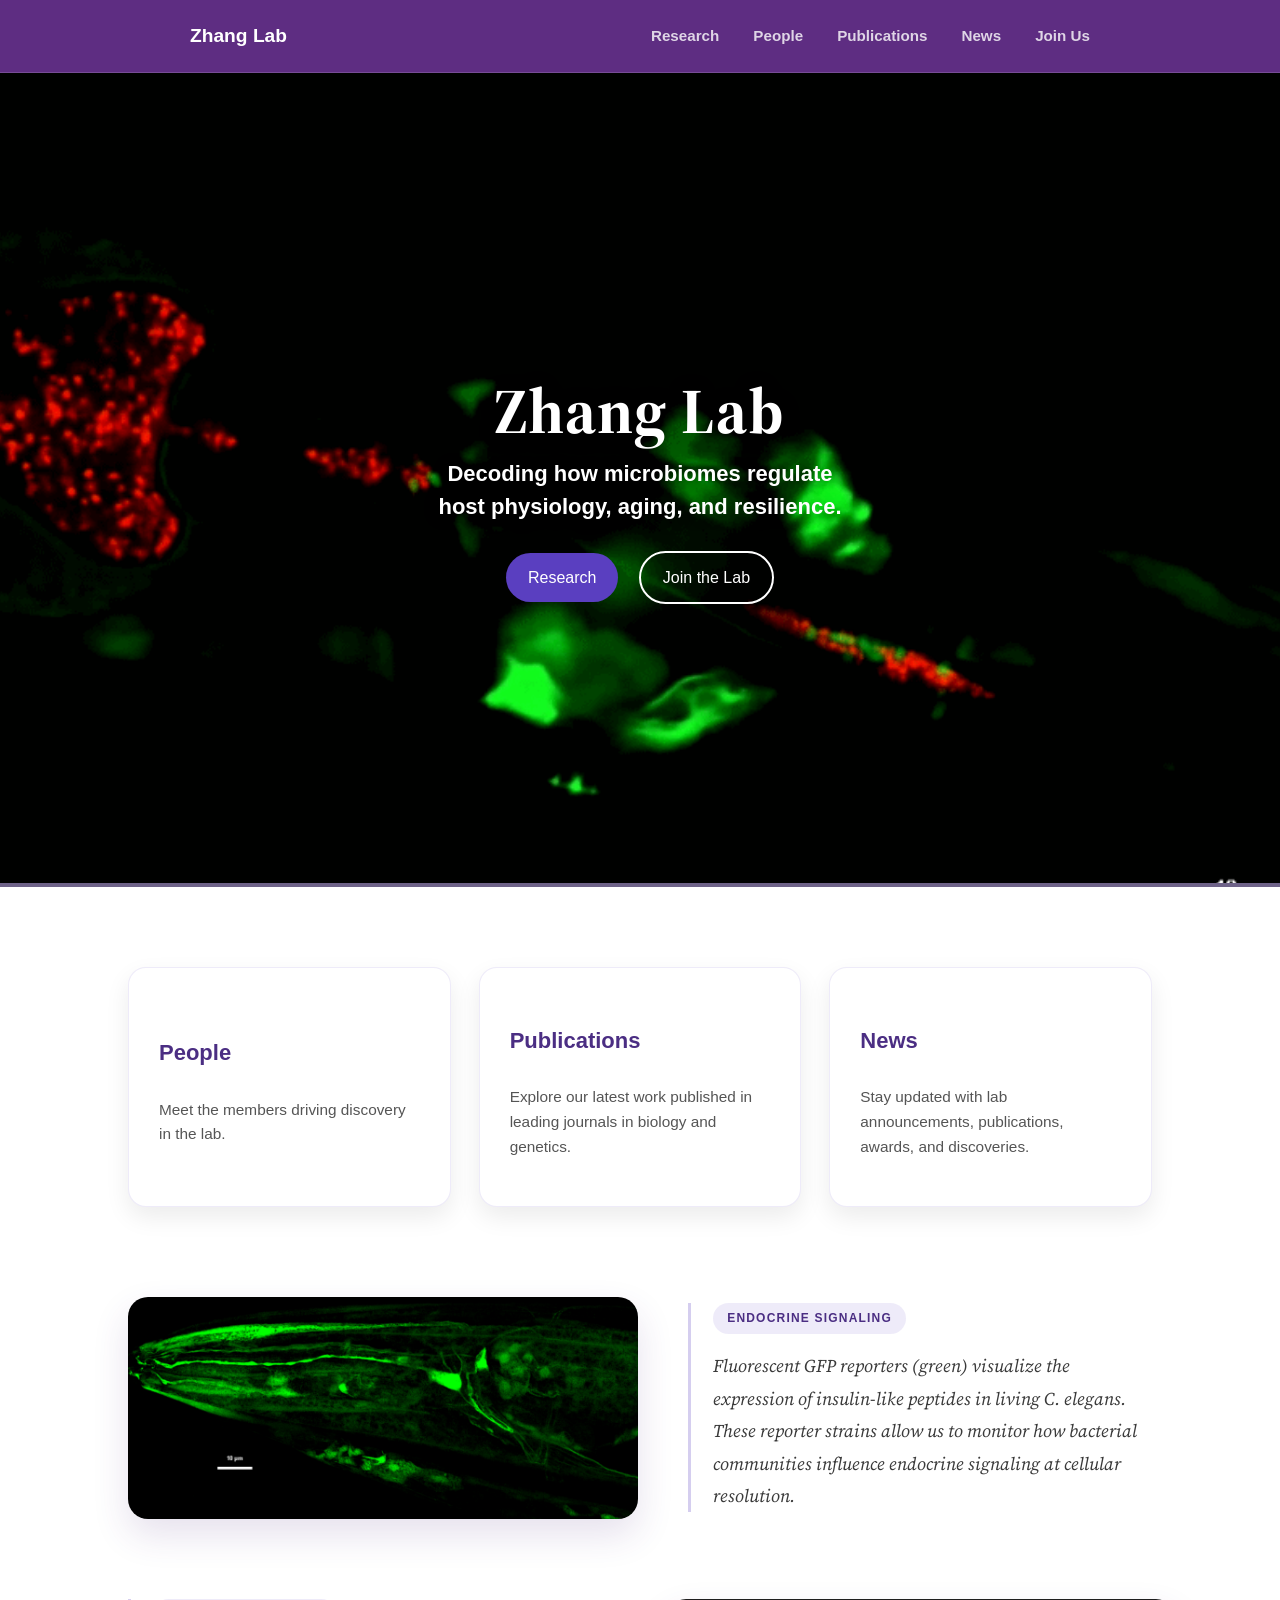
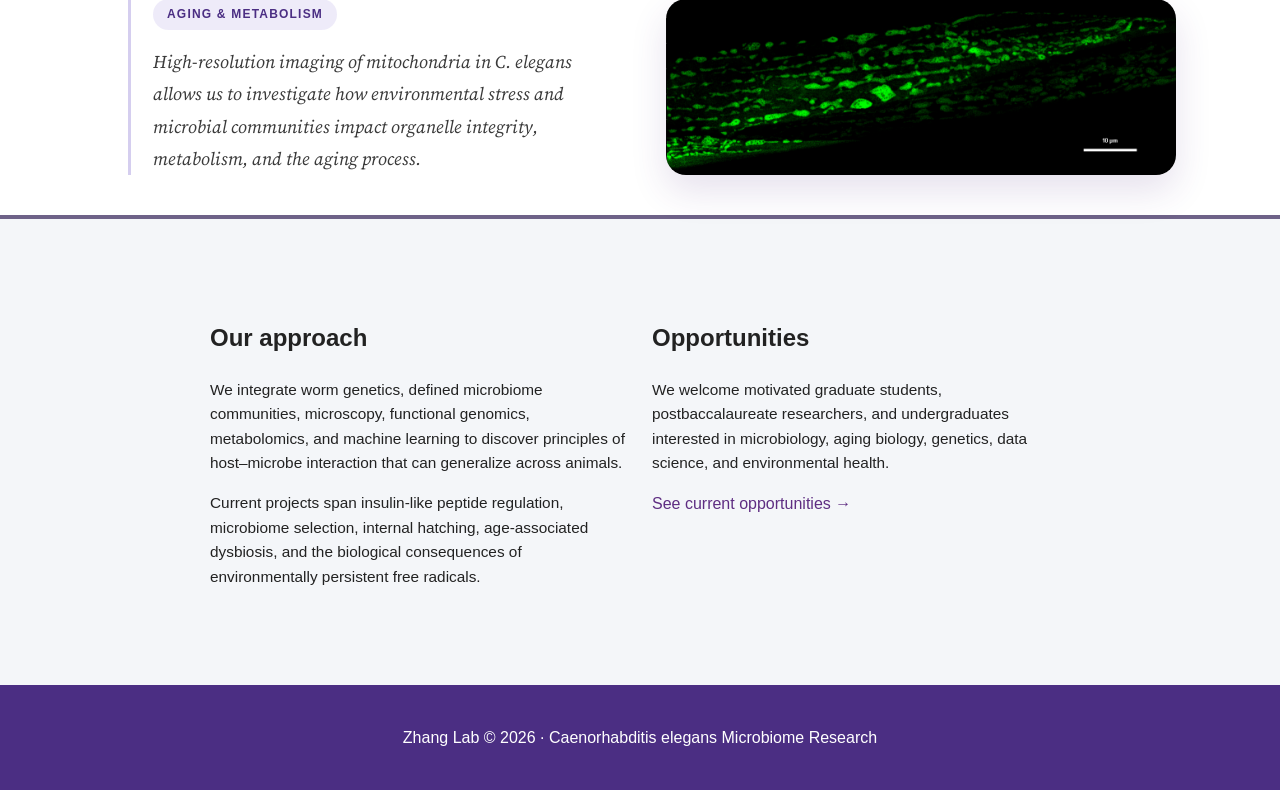
==== commit c55442d4: "Update index.html" ====
--- a/zhang-lab-site/index.html
+++ b/zhang-lab-site/index.html
@@ -530,7 +530,7 @@
       <div class="card">
         <h3>People</h3>
         <p>
-          Meet the students, postdocs, and collaborators driving discovery in the lab.
+          Meet the members driving discovery in the lab.
         </p>
       </div>
     </a>
@@ -582,7 +582,7 @@
     <div class="figure-text reveal">
       <span class="figure-tag">Aging &amp; Metabolism</span>
       <p class="figure-caption">
-        High-resolution imaging of mitochondria in C. elegans allows us to investigate how environmental free radicals and microbial communities impact organelle integrity, metabolism, and the aging process.
+        High-resolution imaging of mitochondria in C. elegans allows us to investigate how environmental stress and microbial communities impact organelle integrity, metabolism, and the aging process.
       </p>
     </div>
   </div>
@@ -606,7 +606,7 @@
   
 <!-- FOOTER -->
 <footer>
-  Zhang Lab © 2026 · Caenorhabditis elegans Research
+  Zhang Lab © 2026 · Caenorhabditis elegans Microbiome Research
 </footer>
   <script>
 document.addEventListener("DOMContentLoaded", function () {
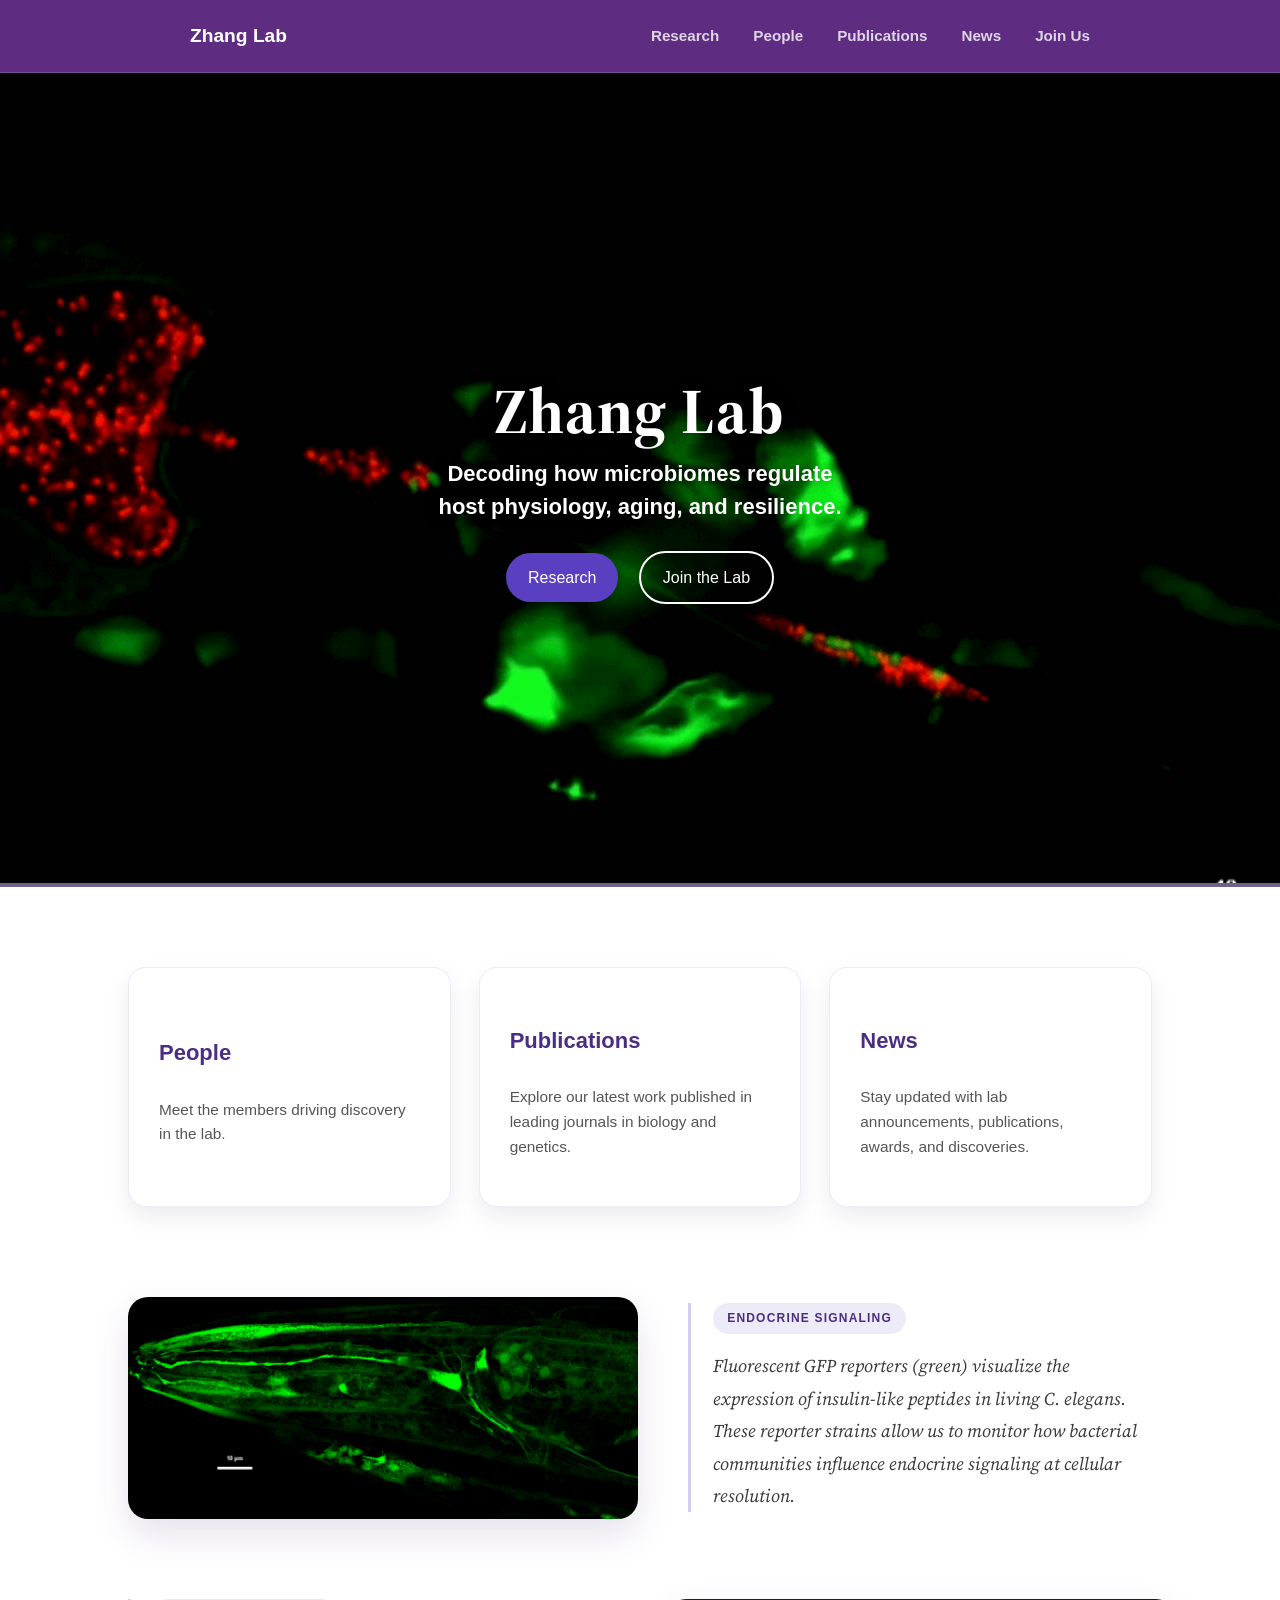
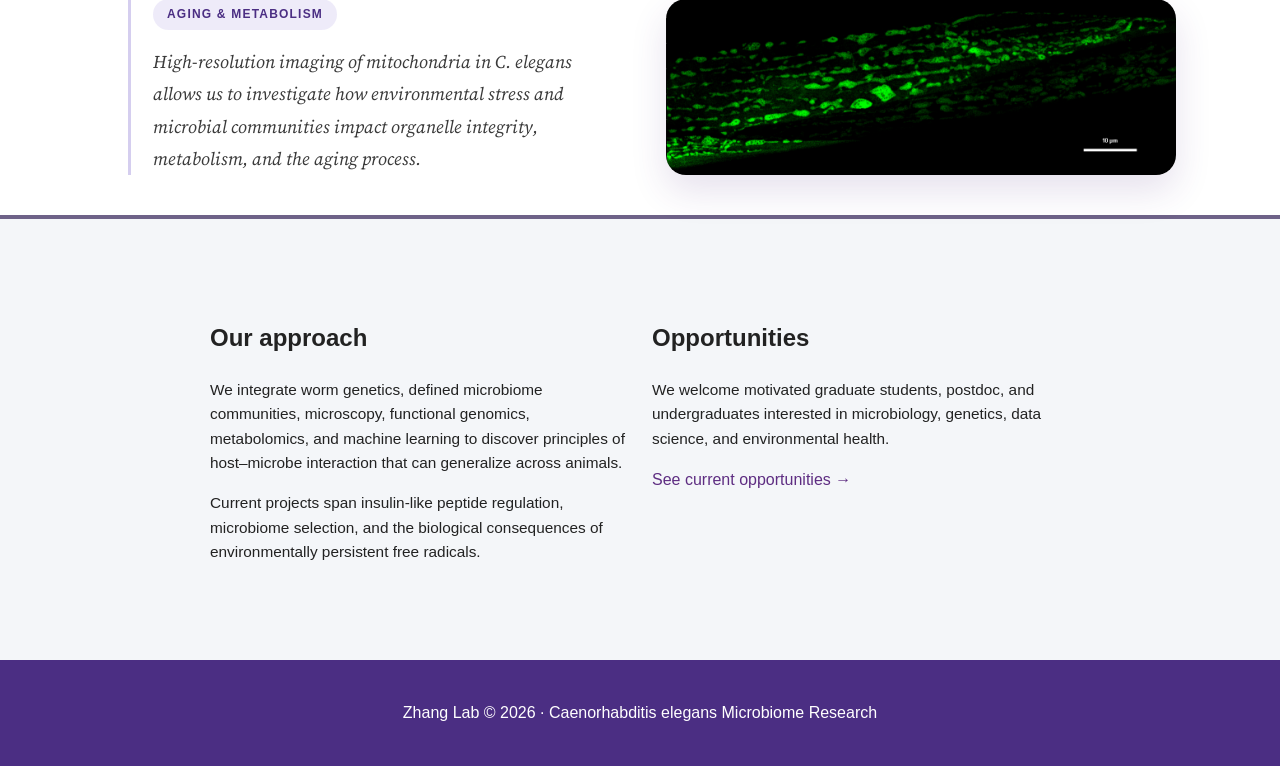
==== commit 12d0b30e: "Update index.html" ====
--- a/zhang-lab-site/index.html
+++ b/zhang-lab-site/index.html
@@ -594,11 +594,11 @@
         <div>
           <h2>Our approach</h2>
           <p>We integrate worm genetics, defined microbiome communities, microscopy, functional genomics, metabolomics, and machine learning to discover principles of host–microbe interaction that can generalize across animals.</p>
-          <p>Current projects span insulin-like peptide regulation, microbiome selection, internal hatching, age-associated dysbiosis, and the biological consequences of environmentally persistent free radicals.</p>
+          <p>Current projects span insulin-like peptide regulation, microbiome selection, and the biological consequences of environmentally persistent free radicals.</p>
         </div>
         <div>
           <h2>Opportunities</h2>
-          <p>We welcome motivated graduate students, postbaccalaureate researchers, and undergraduates interested in microbiology, aging biology, genetics, data science, and environmental health.</p>
+          <p>We welcome motivated graduate students, postdoc, and undergraduates interested in microbiology, genetics, data science, and environmental health.</p>
           <a class="text-link" href="join.html">See current opportunities →</a>
         </div>
       </div>
